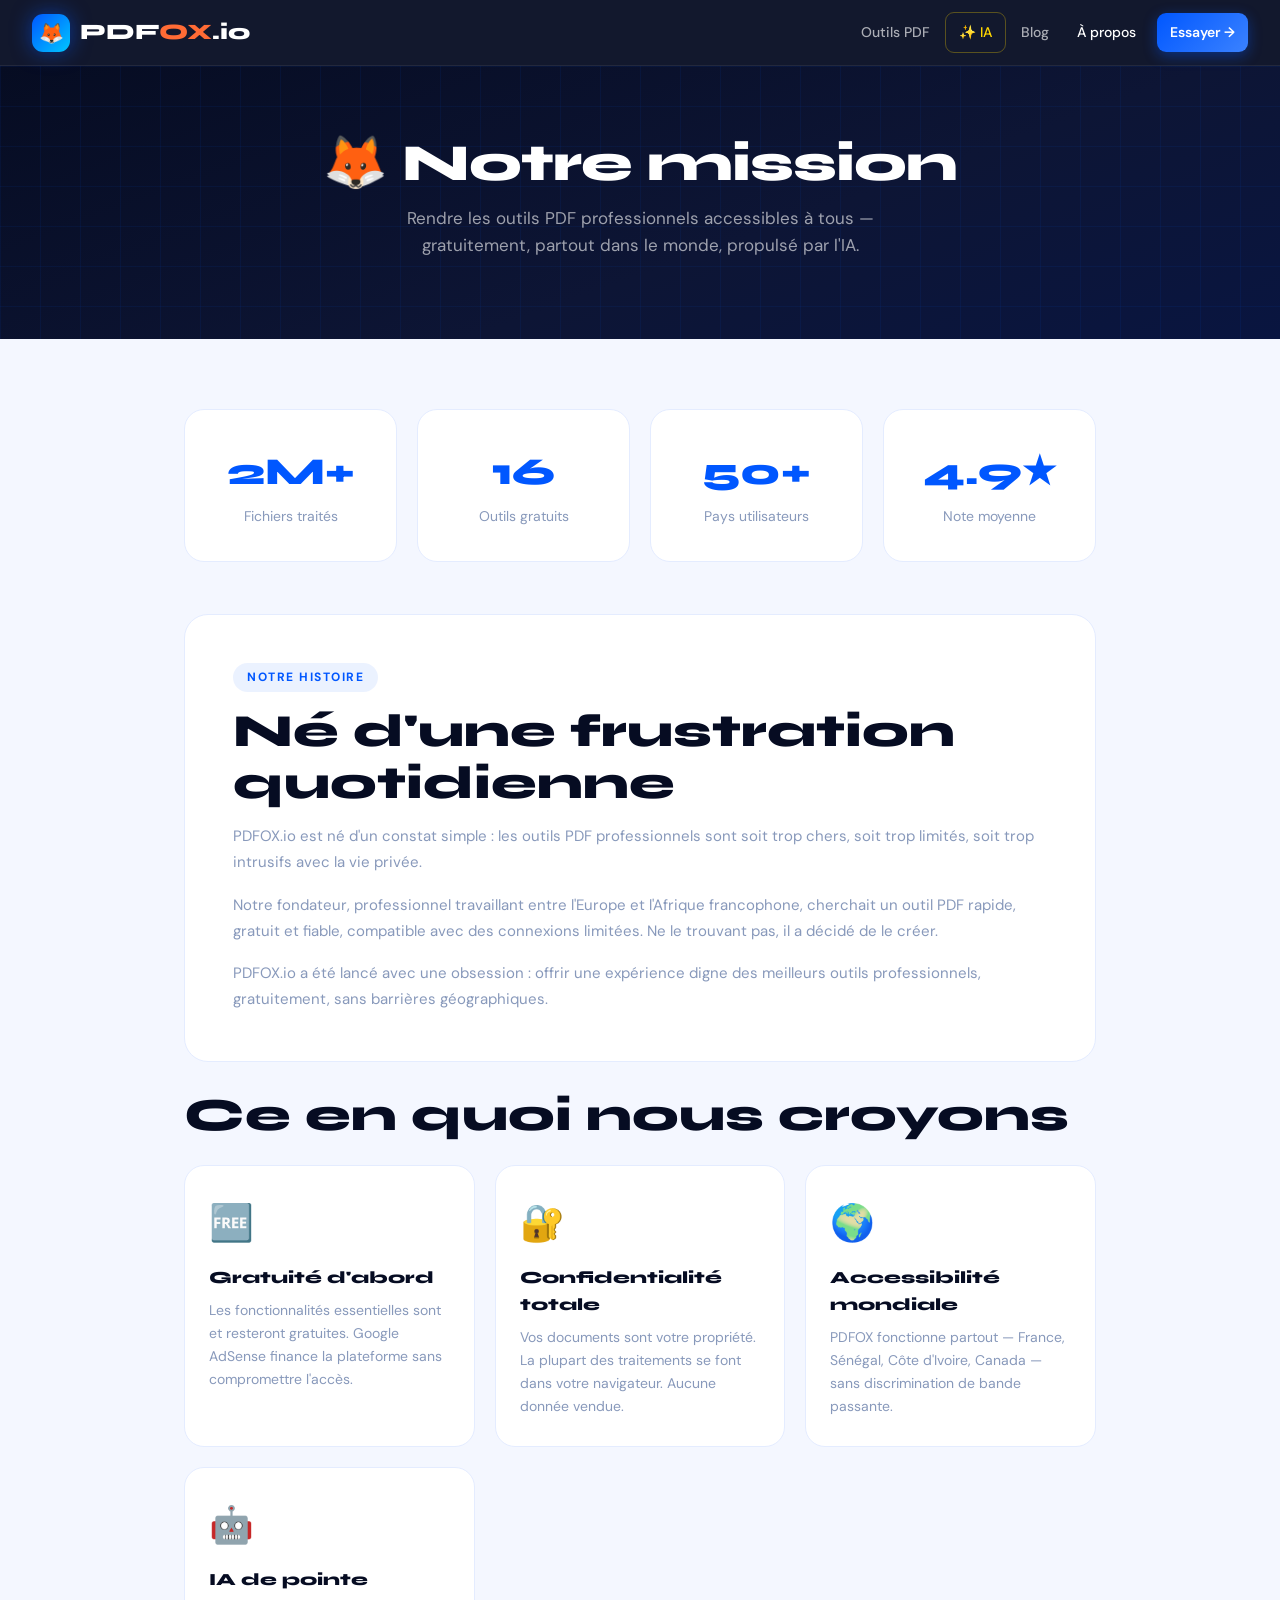
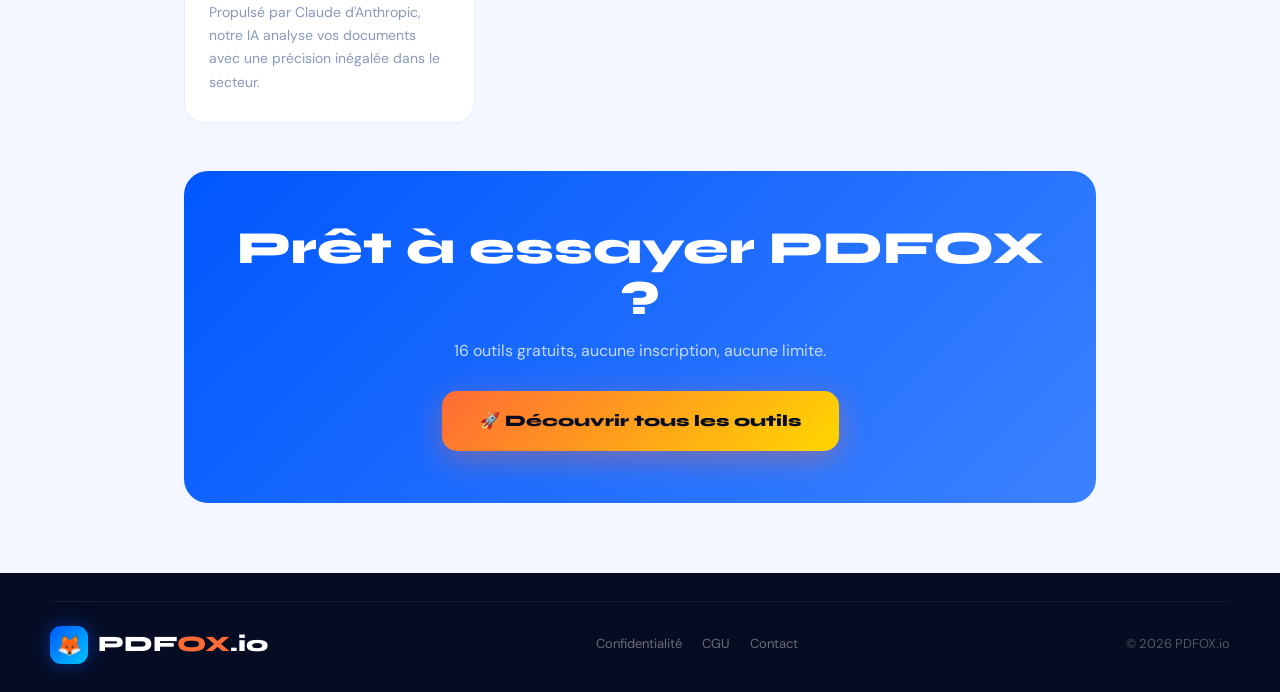
==== pages/about.html @ 0aaa429a "PDFOX.io avec API securisee" ====
<!DOCTYPE html>
<html lang="fr">
<head>
  <meta charset="UTF-8"/><meta name="viewport" content="width=device-width,initial-scale=1.0"/>
  <title>À propos — PDFOX.io</title>
  <link rel="preconnect" href="https://fonts.googleapis.com"/>
  <link href="https://fonts.googleapis.com/css2?family=Syne:wght@700;800;900&family=DM+Sans:wght@300;400;500;600&display=swap" rel="stylesheet"/>
  <link rel="stylesheet" href="../css/style.css"/>
</head>
<body>
<nav id="navbar">
  <a class="nav-logo" href="../index.html"><div class="logo-icon">🦊</div><span class="logo-text">PDF<span class="logo-accent">OX</span>.io</span></a>
  <ul class="nav-links" id="navLinks">
    <li><a href="../index.html#tools">Outils PDF</a></li>
    <li><a href="../index.html#ai" class="ai-link">✨ IA</a></li>
    <li><a href="blog.html">Blog</a></li>
    <li><a href="about.html" style="color:#fff">À propos</a></li>
    <li><a href="../index.html#tools" class="nav-cta">Essayer →</a></li>
  </ul>
  <button class="hamburger" id="hamburger" onclick="toggleMenu()"><span></span><span></span><span></span></button>
</nav>

<div class="p-hero">
  <h1 class="fade-up">🦊 Notre mission</h1>
  <p class="fade-up delay-1">Rendre les outils PDF professionnels accessibles à tous — gratuitement, partout dans le monde, propulsé par l'IA.</p>
</div>

<section style="background:var(--off);padding:70px 24px">
  <div class="container" style="max-width:960px">

    <!-- Stats -->
    <div style="display:grid;grid-template-columns:repeat(auto-fill,minmax(200px,1fr));gap:20px;margin-bottom:52px">
      <div style="background:#fff;border-radius:20px;padding:32px 24px;text-align:center;border:1.5px solid var(--border)">
        <span style="font-family:'Syne',sans-serif;font-size:38px;font-weight:900;color:var(--blue);display:block">2M+</span>
        <span style="font-size:14px;color:var(--gray)">Fichiers traités</span>
      </div>
      <div style="background:#fff;border-radius:20px;padding:32px 24px;text-align:center;border:1.5px solid var(--border)">
        <span style="font-family:'Syne',sans-serif;font-size:38px;font-weight:900;color:var(--blue);display:block">16</span>
        <span style="font-size:14px;color:var(--gray)">Outils gratuits</span>
      </div>
      <div style="background:#fff;border-radius:20px;padding:32px 24px;text-align:center;border:1.5px solid var(--border)">
        <span style="font-family:'Syne',sans-serif;font-size:38px;font-weight:900;color:var(--blue);display:block">50+</span>
        <span style="font-size:14px;color:var(--gray)">Pays utilisateurs</span>
      </div>
      <div style="background:#fff;border-radius:20px;padding:32px 24px;text-align:center;border:1.5px solid var(--border)">
        <span style="font-family:'Syne',sans-serif;font-size:38px;font-weight:900;color:var(--blue);display:block">4.9★</span>
        <span style="font-size:14px;color:var(--gray)">Note moyenne</span>
      </div>
    </div>

    <!-- Mission -->
    <div style="background:#fff;border-radius:24px;padding:48px;border:1.5px solid var(--border);margin-bottom:28px">
      <span class="sec-tag">Notre histoire</span>
      <h2>Né d'une frustration quotidienne</h2>
      <p style="color:var(--gray);font-size:15px;line-height:1.75;margin-bottom:16px">PDFOX.io est né d'un constat simple : les outils PDF professionnels sont soit trop chers, soit trop limités, soit trop intrusifs avec la vie privée.</p>
      <p style="color:var(--gray);font-size:15px;line-height:1.75;margin-bottom:16px">Notre fondateur, professionnel travaillant entre l'Europe et l'Afrique francophone, cherchait un outil PDF rapide, gratuit et fiable, compatible avec des connexions limitées. Ne le trouvant pas, il a décidé de le créer.</p>
      <p style="color:var(--gray);font-size:15px;line-height:1.75">PDFOX.io a été lancé avec une obsession : offrir une expérience digne des meilleurs outils professionnels, gratuitement, sans barrières géographiques.</p>
    </div>

    <!-- Valeurs -->
    <h2 style="margin-bottom:24px">Ce en quoi nous croyons</h2>
    <div style="display:grid;grid-template-columns:repeat(auto-fill,minmax(260px,1fr));gap:20px;margin-bottom:48px">
      <div style="background:#fff;border-radius:20px;padding:28px 24px;border:1.5px solid var(--border)">
        <span style="font-size:36px;display:block;margin-bottom:12px">🆓</span>
        <h3 style="font-family:'Syne',sans-serif;font-size:17px;font-weight:800;margin-bottom:8px">Gratuité d'abord</h3>
        <p style="color:var(--gray);font-size:14px;line-height:1.65">Les fonctionnalités essentielles sont et resteront gratuites. Google AdSense finance la plateforme sans compromettre l'accès.</p>
      </div>
      <div style="background:#fff;border-radius:20px;padding:28px 24px;border:1.5px solid var(--border)">
        <span style="font-size:36px;display:block;margin-bottom:12px">🔐</span>
        <h3 style="font-family:'Syne',sans-serif;font-size:17px;font-weight:800;margin-bottom:8px">Confidentialité totale</h3>
        <p style="color:var(--gray);font-size:14px;line-height:1.65">Vos documents sont votre propriété. La plupart des traitements se font dans votre navigateur. Aucune donnée vendue.</p>
      </div>
      <div style="background:#fff;border-radius:20px;padding:28px 24px;border:1.5px solid var(--border)">
        <span style="font-size:36px;display:block;margin-bottom:12px">🌍</span>
        <h3 style="font-family:'Syne',sans-serif;font-size:17px;font-weight:800;margin-bottom:8px">Accessibilité mondiale</h3>
        <p style="color:var(--gray);font-size:14px;line-height:1.65">PDFOX fonctionne partout — France, Sénégal, Côte d'Ivoire, Canada — sans discrimination de bande passante.</p>
      </div>
      <div style="background:#fff;border-radius:20px;padding:28px 24px;border:1.5px solid var(--border)">
        <span style="font-size:36px;display:block;margin-bottom:12px">🤖</span>
        <h3 style="font-family:'Syne',sans-serif;font-size:17px;font-weight:800;margin-bottom:8px">IA de pointe</h3>
        <p style="color:var(--gray);font-size:14px;line-height:1.65">Propulsé par Claude d'Anthropic, notre IA analyse vos documents avec une précision inégalée dans le secteur.</p>
      </div>
    </div>

    <!-- CTA -->
    <div style="background:linear-gradient(135deg,var(--blue),var(--blue2));border-radius:24px;padding:52px 48px;text-align:center">
      <h2 style="color:#fff;margin-bottom:12px">Prêt à essayer PDFOX ?</h2>
      <p style="color:rgba(255,255,255,.75);font-size:16px;margin-bottom:28px">16 outils gratuits, aucune inscription, aucune limite.</p>
      <a href="../index.html#tools" class="btn-primary">🚀 Découvrir tous les outils</a>
    </div>
  </div>
</section>

<footer style="background:var(--navy);padding:28px 24px">
  <div style="max-width:1180px;margin:0 auto;display:flex;justify-content:space-between;align-items:center;flex-wrap:wrap;gap:12px;border-top:1px solid rgba(255,255,255,.07);padding-top:24px">
    <a href="../index.html" class="nav-logo"><div class="logo-icon">🦊</div><span class="logo-text">PDF<span class="logo-accent">OX</span>.io</span></a>
    <div style="display:flex;gap:20px;font-size:13px">
      <a href="privacy.html" style="color:rgba(255,255,255,.4)">Confidentialité</a>
      <a href="terms.html" style="color:rgba(255,255,255,.4)">CGU</a>
      <a href="contact.html" style="color:rgba(255,255,255,.4)">Contact</a>
    </div>
    <span style="color:rgba(255,255,255,.3);font-size:13px">© 2026 PDFOX.io</span>
  </div>
</footer>
<script src="../js/main.js"></script>
</body>
</html>
---- css/style.css ----
/* ═══════════════════════════════════════════
   PDFOX.io — style.css — v1.0 — 2026
═══════════════════════════════════════════ */

/* ── VARIABLES ── */
:root{
  --blue:#0057FF; --blue2:#3B82FF; --blue3:#003FBB;
  --orange:#FF6B35; --gold:#FFD700;
  --navy:#060C22; --navy2:#0D1535;
  --off:#F4F7FF; --gray:#8899BB;
  --border:#E4ECFF; --white:#fff;
  --sh:0 4px 24px rgba(0,87,255,.10);
  --sh2:0 12px 40px rgba(0,87,255,.22);
  --r:18px; --r2:12px;
}

/* ── RESET ── */
*,*::before,*::after{box-sizing:border-box;margin:0;padding:0}
html{scroll-behavior:smooth}
body{font-family:'DM Sans',sans-serif;background:var(--off);color:var(--navy);overflow-x:hidden;line-height:1.6}
a{text-decoration:none}
ul{list-style:none}
img{max-width:100%;display:block}
button{cursor:pointer;font-family:'DM Sans',sans-serif}

/* ── ANIMATIONS ── */
@keyframes fadeUp{from{opacity:0;transform:translateY(30px)}to{opacity:1;transform:translateY(0)}}
@keyframes float{0%,100%{transform:translateY(0) rotate(0)}50%{transform:translateY(-12px) rotate(2deg)}}
@keyframes pulse{0%,100%{transform:scale(1);opacity:.7}50%{transform:scale(1.8);opacity:0}}
@keyframes bounce{0%,80%,100%{transform:scale(0)}40%{transform:scale(1)}}
@keyframes slideDown{from{opacity:0;transform:translateY(-10px)}to{opacity:1;transform:translateY(0)}}
@keyframes spin{to{transform:rotate(360deg)}}

.fade-up{opacity:0;animation:fadeUp .7s ease forwards}
.delay-1{animation-delay:.1s}
.delay-2{animation-delay:.2s}
.delay-3{animation-delay:.3s}
.delay-4{animation-delay:.4s}

/* ── NAVBAR ── */
#navbar{
  position:sticky;top:0;z-index:1000;
  background:rgba(6,12,34,.95);
  backdrop-filter:blur(20px);
  border-bottom:1px solid rgba(255,255,255,.07);
  padding:0 32px;
  display:flex;align-items:center;justify-content:space-between;
  height:66px;transition:background .3s;
}
.nav-logo{display:flex;align-items:center;gap:10px}
.logo-icon{
  width:38px;height:38px;
  background:linear-gradient(135deg,var(--blue),#00C6FF);
  border-radius:11px;display:flex;align-items:center;
  justify-content:center;font-size:20px;
  box-shadow:0 0 20px rgba(0,87,255,.5);
}
.logo-text{font-family:'Syne',sans-serif;font-weight:900;font-size:22px;color:#fff}
.logo-accent{color:var(--orange)}
.nav-links{display:flex;align-items:center;gap:2px}
.nav-links a{
  color:rgba(255,255,255,.65);font-size:14px;font-weight:500;
  padding:8px 13px;border-radius:9px;transition:all .2s;display:block;
}
.nav-links a:hover{color:#fff;background:rgba(255,255,255,.08)}
.nav-links .ai-link{color:var(--gold)!important;border:1px solid rgba(255,215,0,.3)}
.nav-links .ai-link:hover{background:rgba(255,215,0,.12)!important}
.nav-links .nav-cta{
  background:linear-gradient(135deg,var(--blue),var(--blue2))!important;
  color:#fff!important;font-weight:600!important;
  box-shadow:0 4px 14px rgba(0,87,255,.4);margin-left:6px;
}
.nav-links .nav-cta:hover{transform:translateY(-1px);box-shadow:0 6px 20px rgba(0,87,255,.5)!important}
.hamburger{
  display:none;flex-direction:column;gap:5px;
  background:none;border:none;padding:6px;
}
.hamburger span{width:24px;height:2px;background:#fff;border-radius:2px;transition:.3s;display:block}
.hamburger.open span:nth-child(1){transform:rotate(45deg) translate(5px,5px)}
.hamburger.open span:nth-child(2){opacity:0}
.hamburger.open span:nth-child(3){transform:rotate(-45deg) translate(5px,-5px)}

/* ── HERO ── */
.hero{
  position:relative;
  background:linear-gradient(160deg,var(--navy) 0%,var(--navy2) 55%,#091540 100%);
  padding:90px 24px 110px;overflow:hidden;
  display:flex;align-items:center;min-height:90vh;
}
.hero-content{position:relative;z-index:2;width:100%;text-align:center}
.hero-grid{
  position:absolute;inset:0;z-index:0;
  background-image:
    linear-gradient(rgba(0,87,255,.08) 1px,transparent 1px),
    linear-gradient(90deg,rgba(0,87,255,.08) 1px,transparent 1px);
  background-size:44px 44px;
}
.hero-glow{
  position:absolute;top:-120px;left:50%;transform:translateX(-50%);
  width:800px;height:800px;
  background:radial-gradient(ellipse,rgba(0,87,255,.22) 0%,transparent 65%);
  pointer-events:none;z-index:1;
}
.hero-particles{position:absolute;inset:0;pointer-events:none;z-index:1}
.particle{position:absolute;font-size:22px;opacity:.15;animation:float 4s ease-in-out infinite}

.hero-badge{
  display:inline-flex;align-items:center;gap:9px;
  background:rgba(255,215,0,.1);border:1px solid rgba(255,215,0,.3);
  border-radius:100px;padding:8px 18px;margin-bottom:32px;
  font-size:13px;font-weight:600;color:var(--gold);
}
.pulse-dot{
  width:8px;height:8px;background:var(--gold);border-radius:50%;
  position:relative;flex-shrink:0;
}
.pulse-dot::after{
  content:'';position:absolute;inset:-3px;
  background:var(--gold);border-radius:50%;
  animation:pulse 1.8s ease-out infinite;
}

h1{
  font-family:'Syne',sans-serif;
  font-size:clamp(38px,6.5vw,74px);
  font-weight:900;line-height:1.06;
  color:#fff;margin-bottom:22px;letter-spacing:-1px;
}
.gradient-blue{
  background:linear-gradient(135deg,#3B82FF,#00C6FF);
  -webkit-background-clip:text;-webkit-text-fill-color:transparent;background-clip:text;
}
.gradient-orange{
  background:linear-gradient(135deg,var(--orange),var(--gold));
  -webkit-background-clip:text;-webkit-text-fill-color:transparent;background-clip:text;
}
.hero-sub{
  font-size:clamp(16px,2vw,20px);color:rgba(255,255,255,.6);
  max-width:600px;margin:0 auto 44px;line-height:1.75;
}

.search-bar{
  display:flex;align-items:center;max-width:580px;margin:0 auto 52px;
  background:rgba(255,255,255,.08);border:1.5px solid rgba(255,255,255,.15);
  border-radius:16px;overflow:hidden;transition:border-color .3s,box-shadow .3s;
}
.search-bar:focus-within{border-color:var(--blue);box-shadow:0 0 0 4px rgba(0,87,255,.2)}
.search-ico{padding:0 14px;font-size:18px;flex-shrink:0}
.search-bar input{
  flex:1;background:none;border:none;outline:none;
  padding:16px 8px;color:#fff;font-size:15px;font-family:'DM Sans',sans-serif;
}
.search-bar input::placeholder{color:rgba(255,255,255,.35)}
.search-bar button{
  background:linear-gradient(135deg,var(--blue),var(--blue2));
  border:none;color:#fff;font-weight:600;font-size:14px;
  padding:12px 24px;margin:6px;border-radius:11px;transition:.2s;flex-shrink:0;
}
.search-bar button:hover{transform:scale(1.04)}

.hero-stats{display:flex;justify-content:center;align-items:center;gap:0;flex-wrap:wrap}
.stat{text-align:center;padding:0 24px}
.stat-num{font-family:'Syne',sans-serif;font-size:30px;font-weight:900;color:#fff;display:block}
.stat-lbl{font-size:13px;color:rgba(255,255,255,.45)}
.stat-sep{width:1px;height:36px;background:rgba(255,255,255,.15)}

/* ── ADSENSE ── */
.ad-bar{padding:16px 24px;border-bottom:1px solid var(--border);background:var(--off)}
.ad-slot{
  background:rgba(0,87,255,.04);border:1.5px dashed rgba(0,87,255,.2);
  border-radius:var(--r2);display:flex;align-items:center;justify-content:center;
  color:var(--gray);font-size:13px;font-weight:500;
}
.ad-728{min-height:90px;max-width:740px;margin:0 auto}
.ad-336{min-height:250px;max-width:336px}
.ad-300{min-height:250px;max-width:300px}

/* ── CONTAINER ── */
.container{max-width:1180px;margin:0 auto;padding:0 24px}
section{padding:88px 24px}

/* ── SEC HEADERS ── */
.sec-tag{
  display:inline-block;background:rgba(0,87,255,.08);color:var(--blue);
  border-radius:100px;padding:5px 14px;font-size:12px;font-weight:700;
  letter-spacing:1.5px;text-transform:uppercase;margin-bottom:14px;
}
.ai-sec-tag{background:rgba(255,215,0,.12)!important;color:var(--gold)!important}
h2{
  font-family:'Syne',sans-serif;font-size:clamp(28px,4vw,46px);
  font-weight:900;line-height:1.12;margin-bottom:14px;color:var(--navy);
}
.sec-sub{color:var(--gray);font-size:17px;line-height:1.65;max-width:560px}
.sec-header{margin-bottom:54px}

/* ── TOOLS ── */
.tools-sec{background:var(--off)}
.tool-filters{display:flex;gap:8px;flex-wrap:wrap;margin-bottom:32px}
.f-btn{
  padding:8px 18px;border-radius:100px;
  border:1.5px solid var(--border);background:#fff;
  font-size:13px;font-weight:600;color:var(--gray);transition:all .2s;
}
.f-btn:hover{border-color:var(--blue);color:var(--blue)}
.f-btn.active{background:var(--blue);border-color:var(--blue);color:#fff}

.tools-grid{
  display:grid;
  grid-template-columns:repeat(auto-fill,minmax(215px,1fr));
  gap:16px;
}
.tool-card{
  background:#fff;border:1.5px solid var(--border);
  border-radius:var(--r);padding:26px 22px 22px;
  transition:all .25s cubic-bezier(.4,0,.2,1);
  position:relative;overflow:hidden;display:block;color:inherit;
}
.tool-card::after{
  content:'';position:absolute;bottom:0;left:0;right:0;height:3px;
  background:linear-gradient(90deg,var(--blue),#00C6FF);
  transform:scaleX(0);transform-origin:left;transition:transform .3s;
}
.tool-card:hover{border-color:rgba(0,87,255,.3);transform:translateY(-5px);box-shadow:var(--sh2)}
.tool-card:hover::after{transform:scaleX(1)}
.tool-card:hover .t-ico{transform:scale(1.12) rotate(3deg)}
.tool-card:hover .t-arr{color:var(--blue);transform:translateX(4px)}
.t-ico{
  width:52px;height:52px;border-radius:15px;
  display:flex;align-items:center;justify-content:center;
  font-size:24px;margin-bottom:16px;transition:transform .25s;
}
.t-name{font-family:'Syne',sans-serif;font-size:14px;font-weight:800;margin-bottom:7px;padding-right:20px}
.t-desc{font-size:12px;color:var(--gray);line-height:1.55;padding-right:20px}
.t-arr{position:absolute;right:18px;top:26px;color:var(--border);font-size:16px;font-weight:700;transition:all .2s}
.t-new{
  position:absolute;top:12px;right:12px;
  background:linear-gradient(135deg,var(--orange),var(--gold));
  color:var(--navy);font-size:9px;font-weight:800;
  padding:2px 7px;border-radius:100px;letter-spacing:.5px;text-transform:uppercase;
}
/* Icon colors */
.ci-blue{background:rgba(0,87,255,.09)}
.ci-orange{background:rgba(255,107,53,.1)}
.ci-green{background:rgba(16,185,129,.1)}
.ci-purple{background:rgba(139,92,246,.1)}
.ci-pink{background:rgba(236,72,153,.1)}
.ci-teal{background:rgba(20,184,166,.1)}
.ci-yellow{background:rgba(245,158,11,.1)}
.ci-red{background:rgba(239,68,68,.1)}
.ci-indigo{background:rgba(99,102,241,.1)}

/* ── AI SECTION ── */
.ai-sec{
  background:linear-gradient(160deg,var(--navy) 0%,#0a1a4a 100%);
  position:relative;overflow:hidden;padding:88px 24px;
}
.ai-bg-glow{
  position:absolute;top:-200px;right:-200px;
  width:700px;height:700px;
  background:radial-gradient(ellipse,rgba(255,215,0,.07) 0%,transparent 60%);
  pointer-events:none;
}
.ai-inner{position:relative;z-index:1}
.ai-grid{display:grid;grid-template-columns:repeat(auto-fill,minmax(260px,1fr));gap:20px;margin-bottom:36px}
.ai-card{
  background:rgba(255,255,255,.05);border:1px solid rgba(255,255,255,.1);
  border-radius:22px;padding:32px 28px;
  display:flex;flex-direction:column;position:relative;
  color:#fff;transition:all .3s;
}
.ai-card:hover{transform:translateY(-7px);background:rgba(255,255,255,.09);border-color:rgba(255,215,0,.3)}
.ai-badge-tag{
  display:inline-flex;align-items:center;gap:5px;
  background:rgba(255,215,0,.12);color:var(--gold);
  border-radius:100px;padding:4px 11px;
  font-size:11px;font-weight:700;letter-spacing:1px;
  margin-bottom:20px;text-transform:uppercase;width:fit-content;
}
.ai-ico{font-size:38px;margin-bottom:16px}
.ai-card h3{font-family:'Syne',sans-serif;font-size:18px;font-weight:800;margin-bottom:10px}
.ai-card p{font-size:14px;color:rgba(255,255,255,.55);line-height:1.65;flex:1}
.ai-cta{display:inline-block;margin-top:18px;font-size:13px;font-weight:700;color:var(--gold);transition:transform .2s}
.ai-card:hover .ai-cta{transform:translateX(4px)}
.powered-by{text-align:center;color:rgba(255,255,255,.35);font-size:13px;padding-top:8px}
.powered-by strong{color:rgba(255,255,255,.6)}

/* ── HOW ── */
.how-sec{background:#fff}
.steps-row{
  display:grid;grid-template-columns:1fr auto 1fr auto 1fr;
  gap:24px;align-items:center;
}
.step{text-align:center}
.step-num{
  width:68px;height:68px;border-radius:20px;
  display:flex;align-items:center;justify-content:center;
  font-family:'Syne',sans-serif;font-size:28px;font-weight:900;
  color:#fff;margin:0 auto 22px;animation:float 3s ease-in-out infinite;
}
.step:nth-child(3) .step-num{animation-delay:.4s}
.step:nth-child(5) .step-num{animation-delay:.8s}
.step h3{font-family:'Syne',sans-serif;font-size:17px;font-weight:800;margin-bottom:8px}
.step p{color:var(--gray);font-size:14px;line-height:1.65;max-width:220px;margin:0 auto}
.step-arrow{font-size:24px;color:var(--border);font-weight:700;text-align:center}

/* ── WHY ── */
.why-sec{background:var(--off)}
.feat-grid{display:grid;grid-template-columns:repeat(auto-fill,minmax(280px,1fr));gap:22px}
.feat-card{
  background:#fff;border-radius:20px;padding:32px 28px;
  border:1.5px solid var(--border);transition:all .3s;
}
.feat-card:hover{transform:translateY(-4px);box-shadow:var(--sh2);border-color:var(--blue)}
.feat-ico{
  width:56px;height:56px;border-radius:16px;
  display:flex;align-items:center;justify-content:center;
  font-size:26px;margin-bottom:20px;
}
.feat-card h3{font-family:'Syne',sans-serif;font-size:17px;font-weight:800;margin-bottom:10px}
.feat-card p{color:var(--gray);font-size:14px;line-height:1.65}

/* ── TESTI ── */
.testi-sec{background:#fff}
.testi-grid{display:grid;grid-template-columns:repeat(auto-fill,minmax(300px,1fr));gap:24px}
.testi-card{
  background:var(--off);border-radius:22px;padding:32px 28px;
  border:1.5px solid var(--border);position:relative;transition:all .3s;
}
.testi-card:hover{transform:translateY(-4px);box-shadow:var(--sh2)}
.testi-quote{
  position:absolute;top:16px;right:22px;font-size:90px;
  color:rgba(0,87,255,.07);font-family:'Syne',sans-serif;line-height:1;pointer-events:none;
}
.stars{color:var(--gold);font-size:16px;margin-bottom:14px;letter-spacing:3px}
.testi-txt{color:var(--navy);font-size:15px;line-height:1.7;margin-bottom:22px;font-style:italic}
.testi-author{display:flex;align-items:center;gap:12px}
.testi-av{
  width:46px;height:46px;border-radius:50%;flex-shrink:0;
  display:flex;align-items:center;justify-content:center;
  font-size:18px;font-weight:900;color:#fff;font-family:'Syne',sans-serif;
}
.testi-name{font-weight:700;font-size:14px;color:var(--navy)}
.testi-role{font-size:12px;color:var(--gray);margin-top:2px}

/* ── TRUST BAR ── */
.trust-bar{
  background:linear-gradient(135deg,var(--blue3),var(--blue));
  padding:22px 32px;
  display:flex;justify-content:center;align-items:center;
  gap:20px;flex-wrap:wrap;
}
.trust-item{display:flex;align-items:center;gap:8px;color:#fff;font-size:14px;font-weight:600}
.trust-sep{color:rgba(255,255,255,.3);font-size:20px}

/* ── CTA ── */
.cta-sec{
  background:linear-gradient(145deg,var(--navy) 0%,#0d1f5c 100%);
  padding:100px 24px;position:relative;overflow:hidden;
}
.cta-glow{
  position:absolute;top:-200px;left:50%;transform:translateX(-50%);
  width:900px;height:600px;
  background:radial-gradient(ellipse,rgba(0,87,255,.2) 0%,transparent 60%);
  pointer-events:none;
}
.cta-sec p{color:rgba(255,255,255,.55);max-width:480px;margin:0 auto 36px;font-size:17px;line-height:1.65}
.btn-primary{
  display:inline-flex;align-items:center;gap:8px;
  background:linear-gradient(135deg,var(--orange),var(--gold));
  color:var(--navy);font-family:'Syne',sans-serif;
  font-weight:800;font-size:16px;
  padding:17px 38px;border-radius:15px;border:none;
  box-shadow:0 8px 30px rgba(255,107,53,.4);transition:all .25s;
}
.btn-primary:hover{transform:translateY(-3px);box-shadow:0 14px 40px rgba(255,107,53,.5)}

/* ── FOOTER ── */
footer{background:var(--navy);padding:64px 24px 28px}
.footer-wrap{max-width:1180px;margin:0 auto}
.footer-grid{display:grid;grid-template-columns:2fr 1fr 1fr 1fr;gap:48px;margin-bottom:48px}
.footer-brand p{font-size:13px;line-height:1.7;color:rgba(255,255,255,.4);max-width:280px;margin:10px 0 20px}
.footer-socials{display:flex;gap:10px}
.footer-socials a{
  width:36px;height:36px;background:rgba(255,255,255,.08);
  border-radius:9px;display:flex;align-items:center;justify-content:center;
  font-size:16px;transition:background .2s;
}
.footer-socials a:hover{background:rgba(255,255,255,.16)}
.footer-col h4{
  font-family:'Syne',sans-serif;font-weight:800;
  color:#fff;font-size:12px;letter-spacing:.5px;
  margin-bottom:14px;text-transform:uppercase;
}
.footer-col a{
  display:block;color:rgba(255,255,255,.42);font-size:13px;
  padding:4px 0;transition:color .2s;
}
.footer-col a:hover{color:#fff}
.lang-sel{
  background:rgba(255,255,255,.08);border:1px solid rgba(255,255,255,.15);
  color:#fff;padding:8px 12px;border-radius:8px;
  font-family:'DM Sans',sans-serif;cursor:pointer;outline:none;font-size:14px;
}
.footer-bottom{
  border-top:1px solid rgba(255,255,255,.07);padding-top:24px;
  display:flex;justify-content:space-between;align-items:center;
  flex-wrap:wrap;gap:12px;font-size:13px;color:rgba(255,255,255,.3);
}
.footer-links{display:flex;gap:20px}
.footer-links a{color:rgba(255,255,255,.35);transition:color .2s}
.footer-links a:hover{color:#fff}

/* ── COOKIE ── */
.cookie{
  position:fixed;bottom:20px;left:50%;transform:translateX(-50%);
  background:var(--navy2);border:1px solid rgba(255,255,255,.12);
  border-radius:18px;padding:18px 22px;
  display:flex;align-items:center;gap:14px;
  max-width:700px;width:calc(100% - 40px);
  z-index:9999;box-shadow:0 12px 48px rgba(0,0,0,.5);
  animation:slideDown .4s ease both;
}
.cookie-ico{font-size:28px;flex-shrink:0}
.cookie p{color:rgba(255,255,255,.7);font-size:13px;line-height:1.5;flex:1}
.cookie p a{color:var(--blue2)}
.cookie-btns{display:flex;gap:8px;flex-shrink:0}
.cookie-btns button{
  background:var(--blue);color:#fff;border:none;
  padding:9px 18px;border-radius:9px;font-weight:600;font-size:13px;transition:.2s;
}
.cookie-btns button:hover{background:var(--blue2)}
.cookie-ref{background:rgba(255,255,255,.08)!important;color:rgba(255,255,255,.6)!important}
.cookie-ref:hover{color:#fff!important;background:rgba(255,255,255,.14)!important}

/* ═══════════════════════════
   PAGES INTERNES
═══════════════════════════ */

/* ── PAGE HERO ── */
.p-hero{
  background:linear-gradient(160deg,var(--navy) 0%,var(--navy2) 60%,#091540 100%);
  padding:70px 24px 80px;text-align:center;position:relative;overflow:hidden;
}
.p-hero::before{
  content:'';position:absolute;inset:0;
  background-image:linear-gradient(rgba(0,87,255,.07) 1px,transparent 1px),
    linear-gradient(90deg,rgba(0,87,255,.07) 1px,transparent 1px);
  background-size:40px 40px;
}
.p-hero h1{
  font-family:'Syne',sans-serif;font-size:clamp(28px,5vw,52px);
  font-weight:900;color:#fff;margin-bottom:14px;position:relative;
}
.p-hero p{color:rgba(255,255,255,.6);font-size:17px;max-width:520px;margin:0 auto;position:relative}

/* ── UPLOAD ── */
.upload-wrap{padding:0 24px 70px}
.upload-zone{
  max-width:620px;margin:-44px auto 0;
  background:#fff;border-radius:26px;padding:48px 36px;text-align:center;
  box-shadow:0 24px 72px rgba(0,87,255,.16);position:relative;z-index:2;
  border:2px dashed var(--border);transition:border-color .3s,background .3s;
}
.upload-zone.dragover{border-color:var(--blue);background:rgba(0,87,255,.03)}
.u-ico{font-size:56px;margin-bottom:18px;display:block}
.upload-zone h3{font-family:'Syne',sans-serif;font-size:20px;font-weight:800;margin-bottom:8px}
.upload-zone>p{color:var(--gray);font-size:14px;margin-bottom:26px}
.u-btn{
  background:linear-gradient(135deg,var(--blue),var(--blue2));
  color:#fff;border:none;padding:14px 32px;
  border-radius:13px;font-family:'Syne',sans-serif;
  font-weight:700;font-size:15px;transition:all .2s;
  display:inline-flex;align-items:center;gap:8px;
}
.u-btn:hover{transform:translateY(-2px);box-shadow:0 8px 26px rgba(0,87,255,.4)}
.u-input{display:none}
.u-info{
  margin-top:16px;font-size:13px;color:var(--gray);display:none;
  padding:10px 16px;background:var(--off);border-radius:10px;
}
.u-options{margin-top:16px}
.u-options label{display:block;font-size:13px;font-weight:700;color:var(--navy);margin-bottom:8px;text-align:left}
.u-options input[type=text],.u-options select{
  width:100%;padding:10px 14px;border:1.5px solid var(--border);
  border-radius:10px;font-size:14px;outline:none;font-family:'DM Sans',sans-serif;
  background:var(--off);transition:.2s;
}
.u-options input[type=text]:focus,.u-options select:focus{border-color:var(--blue);background:#fff}
.u-options .radio-row{display:flex;gap:16px;flex-wrap:wrap}
.u-options .radio-row label{font-weight:400;display:flex;align-items:center;gap:6px;cursor:pointer}

.prog-bar{width:100%;height:6px;background:var(--border);border-radius:3px;margin:18px 0;display:none;overflow:hidden}
.prog-fill{height:100%;background:linear-gradient(90deg,var(--blue),#00C6FF);border-radius:3px;width:0%;transition:width .3s}

.proc-btn{
  background:linear-gradient(135deg,var(--blue),var(--blue2));
  color:#fff;border:none;padding:15px 32px;border-radius:13px;
  font-family:'Syne',sans-serif;font-weight:700;font-size:15px;
  transition:all .2s;width:100%;margin-top:16px;display:none;
}
.proc-btn:hover:not(:disabled){transform:translateY(-2px);box-shadow:0 8px 26px rgba(0,87,255,.4)}
.proc-btn:disabled{opacity:.6;cursor:not-allowed}

.dl-btn{
  background:linear-gradient(135deg,#10B981,#059669);
  color:#fff;border:none;padding:15px 32px;border-radius:13px;
  font-family:'Syne',sans-serif;font-weight:700;font-size:15px;
  transition:all .2s;width:100%;margin-top:16px;display:none;
}
.dl-btn:hover{transform:translateY(-2px);box-shadow:0 8px 26px rgba(16,185,129,.4)}

.trust-bdg{display:flex;justify-content:center;gap:20px;margin-top:22px;flex-wrap:wrap}
.trust-bdg span{display:flex;align-items:center;gap:6px;font-size:12px;color:var(--gray)}

/* ── FAQ ── */
.faq-wrap{max-width:680px;margin:48px auto 0}
.faq-wrap h2{font-family:'Syne',sans-serif;font-size:22px;font-weight:900;margin-bottom:22px}
.faq-item{background:#fff;border-radius:14px;border:1.5px solid var(--border);overflow:hidden;margin-bottom:10px}
.faq-q{
  padding:18px 22px;cursor:pointer;
  display:flex;justify-content:space-between;align-items:center;
  font-weight:700;font-size:14px;color:var(--navy);
  transition:background .2s;background:none;border:none;width:100%;text-align:left;
}
.faq-q:hover{background:var(--off)}
.faq-arr{transition:transform .3s;font-size:12px;color:var(--gray);flex-shrink:0;margin-left:12px}
.faq-q.open .faq-arr{transform:rotate(180deg)}
.faq-a{max-height:0;overflow:hidden;transition:max-height .35s ease}
.faq-a.open{max-height:300px}
.faq-a-in{padding:0 22px 18px;font-size:14px;color:var(--gray);line-height:1.7}

/* ── AI PAGES ── */
.ai-page-bg{background:linear-gradient(160deg,var(--navy) 0%,#0a1a4a 100%);min-height:100vh}
.ai-page-main{padding:0 24px 80px}
.ai-page-wrap{max-width:760px;margin:0 auto}
.ai-main-card{
  background:rgba(255,255,255,.06);border:1px solid rgba(255,255,255,.12);
  border-radius:26px;padding:40px 38px;margin-top:-40px;position:relative;z-index:2;
}
.ai-upload-zone{
  border:2px dashed rgba(255,255,255,.2);border-radius:18px;
  padding:40px 24px;text-align:center;cursor:pointer;transition:all .3s;
}
.ai-upload-zone:hover,.ai-upload-zone.dragover{border-color:var(--gold);background:rgba(255,215,0,.04)}
.ai-upload-zone .ico{font-size:50px;display:block;margin-bottom:14px}
.ai-upload-zone h3{font-family:'Syne',sans-serif;font-weight:800;font-size:19px;color:#fff;margin-bottom:8px}
.ai-upload-zone p{color:rgba(255,255,255,.45);font-size:14px}
.ai-file-info{
  background:rgba(255,215,0,.08);border:1px solid rgba(255,215,0,.2);
  border-radius:10px;padding:10px 16px;margin-top:14px;
  color:var(--gold);font-size:13px;display:none;text-align:center;
}
.ai-act-btn{
  background:linear-gradient(135deg,var(--gold),var(--orange));
  color:var(--navy);border:none;padding:15px 32px;border-radius:14px;
  font-family:'Syne',sans-serif;font-weight:800;font-size:15px;
  transition:all .2s;width:100%;margin-top:20px;display:none;
}
.ai-act-btn:hover:not(:disabled){transform:translateY(-2px);box-shadow:0 8px 26px rgba(255,215,0,.35)}
.ai-act-btn:disabled{opacity:.6;cursor:not-allowed}

.ai-loader{display:none;text-align:center;padding:28px}
.ai-dots span{
  display:inline-block;width:9px;height:9px;border-radius:50%;
  background:var(--gold);margin:0 4px;animation:bounce .9s ease-in-out infinite;
}
.ai-dots span:nth-child(2){animation-delay:.15s}
.ai-dots span:nth-child(3){animation-delay:.3s}
.ai-loader p{margin-top:12px;font-size:14px;color:rgba(255,255,255,.6)}

.ai-result{
  display:none;margin-top:28px;
  background:rgba(255,255,255,.05);border:1px solid rgba(255,255,255,.1);
  border-radius:18px;padding:28px;
}
.ai-result h3{font-family:'Syne',sans-serif;color:var(--gold);font-size:16px;margin-bottom:18px}
.r-item{
  background:rgba(255,255,255,.07);border-radius:12px;
  padding:14px 18px;margin-bottom:10px;color:#fff;font-size:14px;line-height:1.65;
}
.r-item strong{color:var(--gold)}
.r-item ul{margin-top:8px;padding-left:20px}
.r-item li{margin-bottom:5px}

.usage-txt{text-align:center;font-size:12px;color:rgba(255,255,255,.3);margin-top:14px}
.rst-btn{
  background:rgba(255,255,255,.08);color:#fff;border:none;
  padding:10px 20px;border-radius:10px;margin-top:18px;font-size:13px;transition:.2s;
}
.rst-btn:hover{background:rgba(255,255,255,.15)}

/* ── CHAT ── */
.chat-msgs{
  height:380px;overflow-y:auto;
  background:rgba(0,0,0,.2);border-radius:14px;
  padding:16px;margin:20px 0;
  display:flex;flex-direction:column;gap:12px;
}
.chat-msgs::-webkit-scrollbar{width:4px}
.chat-msgs::-webkit-scrollbar-thumb{background:rgba(255,255,255,.2);border-radius:2px}
.msg{max-width:80%;padding:12px 16px;border-radius:14px;font-size:14px;line-height:1.6}
.msg-user{background:var(--blue);color:#fff;align-self:flex-end;border-radius:14px 14px 4px 14px}
.msg-ai{background:rgba(255,255,255,.1);color:#fff;align-self:flex-start;border-radius:14px 14px 14px 4px}
.msg-ai strong{color:var(--gold);font-size:11px;display:block;margin-bottom:4px}
.chat-bar{display:flex;gap:10px}
.chat-bar input{
  flex:1;background:rgba(255,255,255,.08);border:1px solid rgba(255,255,255,.15);
  border-radius:12px;padding:13px 16px;color:#fff;
  font-family:'DM Sans',sans-serif;font-size:14px;outline:none;transition:.2s;
}
.chat-bar input:focus{border-color:var(--gold);background:rgba(255,255,255,.12)}
.chat-bar input::placeholder{color:rgba(255,255,255,.3)}
.chat-send{
  background:linear-gradient(135deg,var(--gold),var(--orange));
  color:var(--navy);border:none;padding:13px 20px;
  border-radius:12px;font-weight:700;font-size:15px;transition:.2s;
}
.chat-send:hover{transform:scale(1.05)}

/* ── CONTACT FORM ── */
.form-group{margin-bottom:20px}
.form-row{display:grid;grid-template-columns:1fr 1fr;gap:16px}
label{display:block;font-size:13px;font-weight:600;color:var(--navy);margin-bottom:7px}
input[type=text],input[type=email],input[type=password],select,textarea{
  width:100%;padding:13px 16px;border:1.5px solid var(--border);
  border-radius:var(--r2);font-family:'DM Sans',sans-serif;font-size:14px;
  color:var(--navy);background:var(--off);outline:none;transition:border-color .2s,box-shadow .2s;
}
input[type=text]:focus,input[type=email]:focus,input[type=password]:focus,select:focus,textarea:focus{
  border-color:var(--blue);background:#fff;box-shadow:0 0 0 4px rgba(0,87,255,.1);
}
textarea{resize:vertical;min-height:140px}

/* ── BLOG ── */
.articles-grid{display:grid;grid-template-columns:repeat(auto-fill,minmax(320px,1fr));gap:24px}
.art-card{
  background:#fff;border-radius:20px;border:1.5px solid var(--border);overflow:hidden;
  display:flex;flex-direction:column;transition:all .25s;
}
.art-card:hover{transform:translateY(-5px);box-shadow:var(--sh2);border-color:var(--blue)}
.art-thumb{height:160px;display:flex;align-items:center;justify-content:center;font-size:60px}
.art-body{padding:24px;flex:1;display:flex;flex-direction:column}
.art-cat{
  background:rgba(0,87,255,.08);color:var(--blue);
  border-radius:100px;padding:3px 10px;font-size:11px;font-weight:700;
  text-transform:uppercase;letter-spacing:1px;display:inline-block;margin-bottom:10px;
}
.art-card h2{font-family:'Syne',sans-serif;font-size:17px;font-weight:800;line-height:1.35;margin-bottom:10px}
.art-card p{font-size:13px;color:var(--gray);line-height:1.6;flex:1}
.art-footer{
  display:flex;align-items:center;justify-content:space-between;
  margin-top:16px;padding-top:14px;border-top:1px solid var(--border);
}
.art-more{font-size:13px;font-weight:700;color:var(--blue)}

/* ── RESPONSIVE ── */
@media(max-width:1024px){
  .footer-grid{grid-template-columns:1fr 1fr;gap:32px}
}
@media(max-width:900px){
  .nav-links{
    display:none;position:fixed;top:66px;left:0;right:0;bottom:0;
    background:rgba(6,12,34,.98);flex-direction:column;
    padding:24px;gap:4px;overflow-y:auto;z-index:999;
  }
  .nav-links.open{display:flex;animation:slideDown .3s ease both}
  .nav-links a{font-size:16px;padding:14px 18px;border-radius:12px}
  .hamburger{display:flex}
  .steps-row{grid-template-columns:1fr;gap:28px}
  .step-arrow{display:none}
  .trust-bar{flex-wrap:wrap;gap:10px}
  .trust-sep{display:none}
  .form-row{grid-template-columns:1fr}
}
@media(max-width:768px){
  .footer-grid{grid-template-columns:1fr}
  .hero{min-height:auto;padding:70px 20px 80px}
  .hero-stats{gap:0}
  .stat{padding:0 14px}
  .stat-sep{display:none}
  .upload-zone{padding:32px 20px}
  .ai-main-card{padding:28px 20px}
}
@media(max-width:480px){
  section{padding:60px 16px}
  .tools-grid{grid-template-columns:1fr 1fr}
  .trust-bar{flex-direction:column;align-items:flex-start;padding:20px 24px;gap:10px}
  .footer-bottom{flex-direction:column;text-align:center}
  .footer-links{justify-content:center}
  .cookie{flex-wrap:wrap}
  .cookie-ico{display:none}
  .cookie-btns{width:100%}
  .cookie-btns button{flex:1;text-align:center}
}
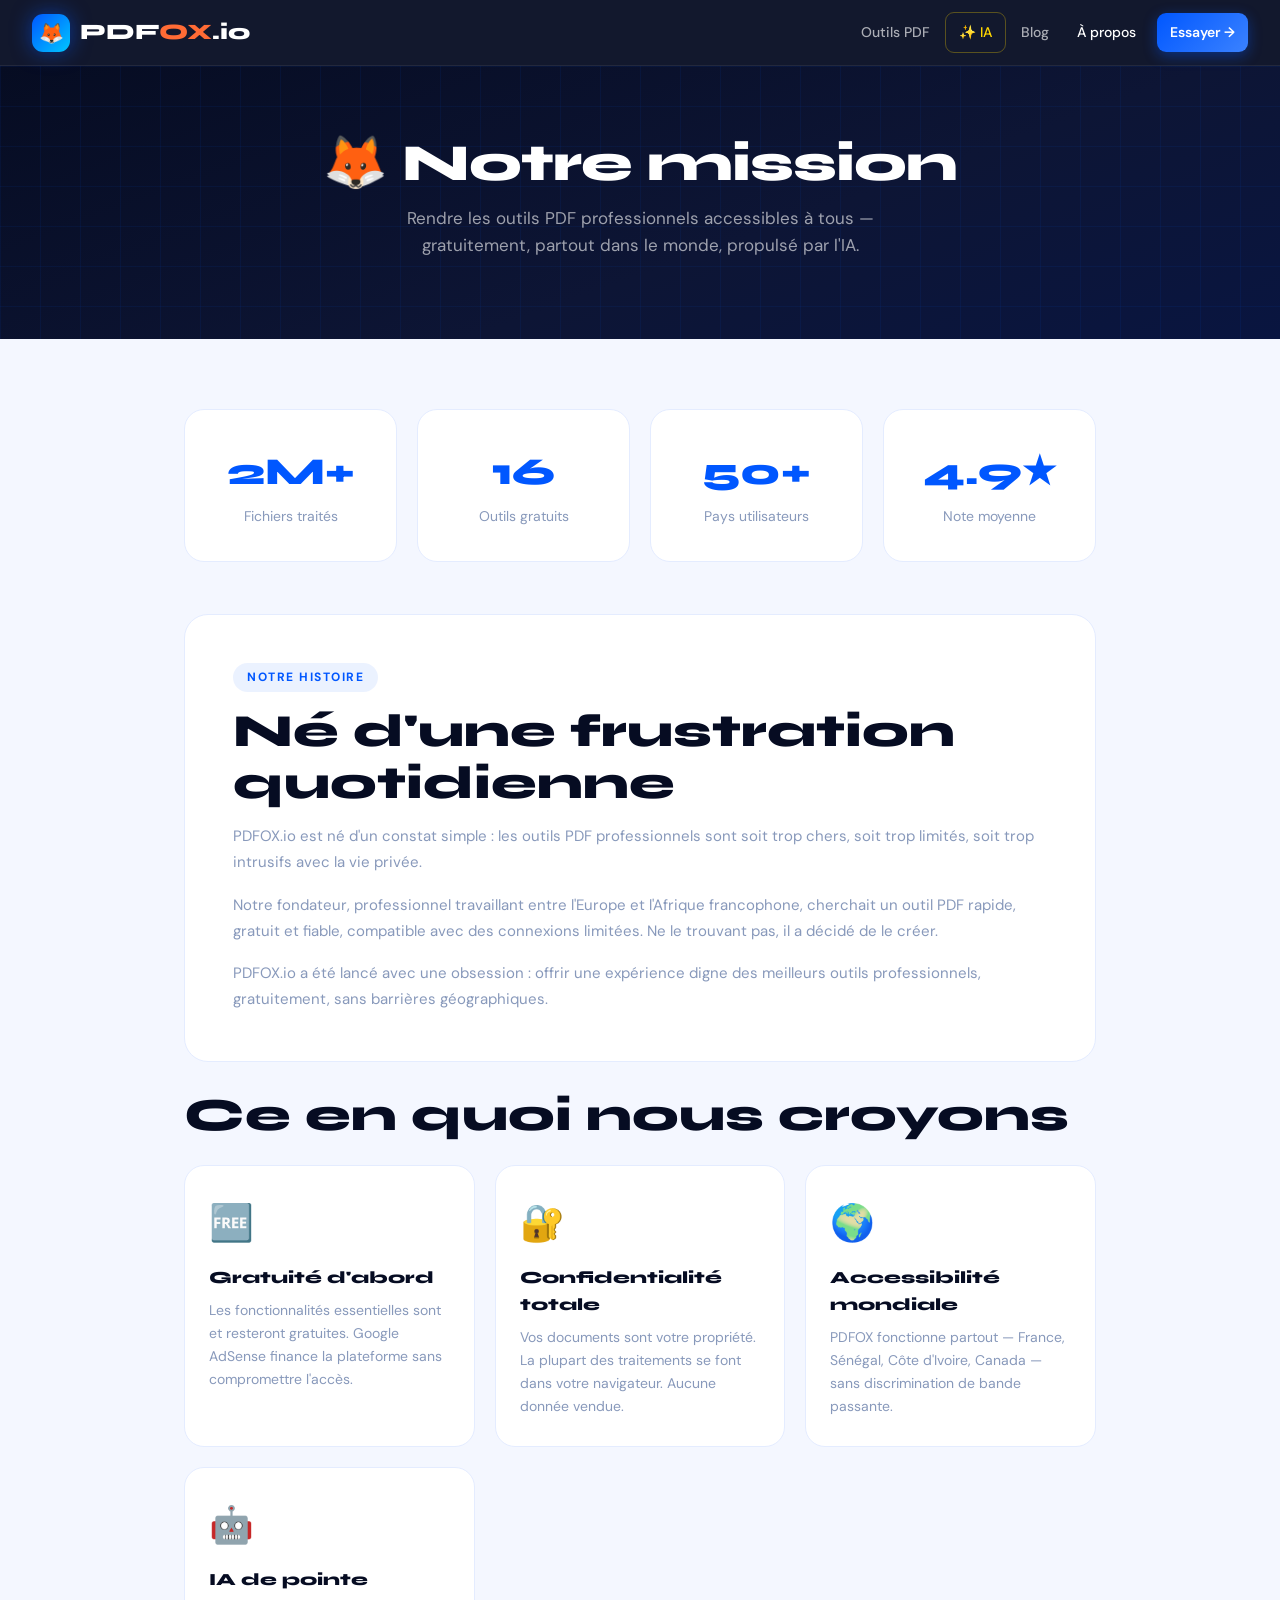
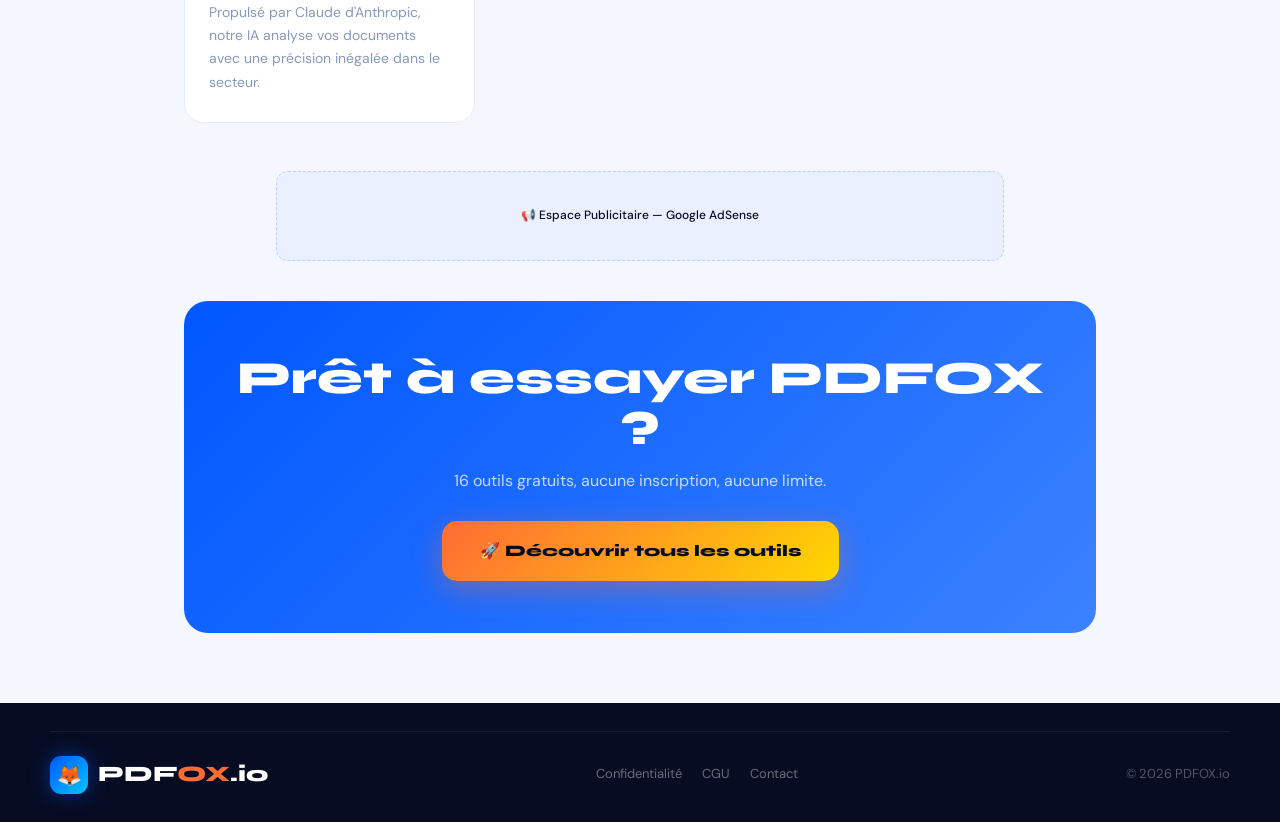
==== commit f1dd9836: "Mise en production finale : Audit QA validé — PDFOX.io 100% opérationnel - API Groq sécurisée via pr" ====
--- a/pages/about.html
+++ b/pages/about.html
@@ -2,10 +2,13 @@
 <html lang="fr">
 <head>
   <meta charset="UTF-8"/><meta name="viewport" content="width=device-width,initial-scale=1.0"/>
-  <title>À propos — PDFOX.io</title>
+  <title>À propos de PDFOX.io — Outils PDF Gratuits Propulsés par l'IA</title>
+  <meta name="description" content="PDFOX.io rend les outils PDF professionnels et l'intelligence artificielle accessibles à tous, gratuitement, sans inscription et partout dans le monde."/>
   <link rel="preconnect" href="https://fonts.googleapis.com"/>
   <link href="https://fonts.googleapis.com/css2?family=Syne:wght@700;800;900&family=DM+Sans:wght@300;400;500;600&display=swap" rel="stylesheet"/>
   <link rel="stylesheet" href="../css/style.css"/>
+  <!-- ===== GOOGLE ADSENSE — remplacez ca-pub-XXXXXXXXXXXXXXXX par votre ID éditeur AdSense ===== -->
+  <script async src="https://pagead2.googlesyndication.com/pagead/js/adsbygoogle.js?client=ca-pub-XXXXXXXXXXXXXXXX" crossorigin="anonymous"></script>
 </head>
 <body>
 <nav id="navbar">
@@ -82,6 +85,16 @@
       </div>
     </div>
 
+    <!-- AdSense -->
+    <div class="ad-slot ad-728" style="margin:0 auto 40px">
+      <!-- AdSense · about-mid — remplacez data-ad-slot par l'ID réel de ce bloc -->
+      <ins class="adsbygoogle" style="display:block;width:100%"
+           data-ad-client="ca-pub-XXXXXXXXXXXXXXXX" data-ad-slot="6000000001"
+           data-ad-format="auto" data-full-width-responsive="true"></ins>
+      <script>(adsbygoogle = window.adsbygoogle || []).push({});</script>
+      <span class="ad-fallback">📢 Espace Publicitaire — Google AdSense</span>
+    </div>
+
     <!-- CTA -->
     <div style="background:linear-gradient(135deg,var(--blue),var(--blue2));border-radius:24px;padding:52px 48px;text-align:center">
       <h2 style="color:#fff;margin-bottom:12px">Prêt à essayer PDFOX ?</h2>
--- a/css/style.css
+++ b/css/style.css
@@ -165,15 +165,31 @@
 .stat-sep{width:1px;height:36px;background:rgba(255,255,255,.15)}
 
 /* ── ADSENSE ── */
-.ad-bar{padding:16px 24px;border-bottom:1px solid var(--border);background:var(--off)}
+.ad-bar{padding:8px 24px;border-bottom:1px solid var(--border);background:var(--off)}
+/* Conteneur publicitaire : position:relative pour que .ad-fallback soit centré en absolu */
 .ad-slot{
-  background:rgba(0,87,255,.04);border:1.5px dashed rgba(0,87,255,.2);
-  border-radius:var(--r2);display:flex;align-items:center;justify-content:center;
-  color:var(--gray);font-size:13px;font-weight:500;
-}
-.ad-728{min-height:90px;max-width:740px;margin:0 auto}
-.ad-336{min-height:250px;max-width:336px}
-.ad-300{min-height:250px;max-width:300px}
+  background:rgba(0,87,255,.04);
+  border:1.5px dashed rgba(0,87,255,.2);
+  border-radius:var(--r2);
+  position:relative;
+  overflow:hidden;
+  box-sizing:border-box;
+  width:100%;
+}
+.ad-728{min-height:90px;max-width:728px;margin:0 auto}
+.ad-336{min-height:250px;max-width:336px;margin:0 auto}
+.ad-300{min-height:250px;max-width:300px;margin:0 auto}
+/* Wrapper autonome pour les blocs publicitaires hors ad-bar */
+.ad-wrap{margin:3rem auto;max-width:728px;width:100%;padding:0 16px;box-sizing:border-box}
+/* Texte placeholder centré en absolu — à supprimer du HTML une fois les annonces actives */
+.ad-fallback{
+  position:absolute;top:50%;left:50%;
+  transform:translate(-50%,-50%);
+  color:inherit;font-size:12px;font-weight:500;
+  white-space:nowrap;pointer-events:none;
+  z-index:0;text-align:center;
+  width:max-content;max-width:90%;
+}
 
 /* ── CONTAINER ── */
 .container{max-width:1180px;margin:0 auto;padding:0 24px}
@@ -692,3 +708,17 @@
   .cookie-btns{width:100%}
   .cookie-btns button{flex:1;text-align:center}
 }
+/* ── ADSENSE RESPONSIVE ── */
+@media(max-width:768px){
+  .ad-728{min-height:60px}
+  .ad-wrap{padding:0 12px;margin:2rem auto}
+}
+@media(max-width:480px){
+  /* Empêche tout débordement horizontal sur mobile */
+  .ad-slot,.ad-728,.ad-336,.ad-300{
+    max-width:100%;overflow:hidden;
+  }
+  .ad-728{min-height:50px}
+  .ad-336,.ad-300{min-height:200px;max-width:100%}
+  .ad-bar{padding:6px 12px}
+}
